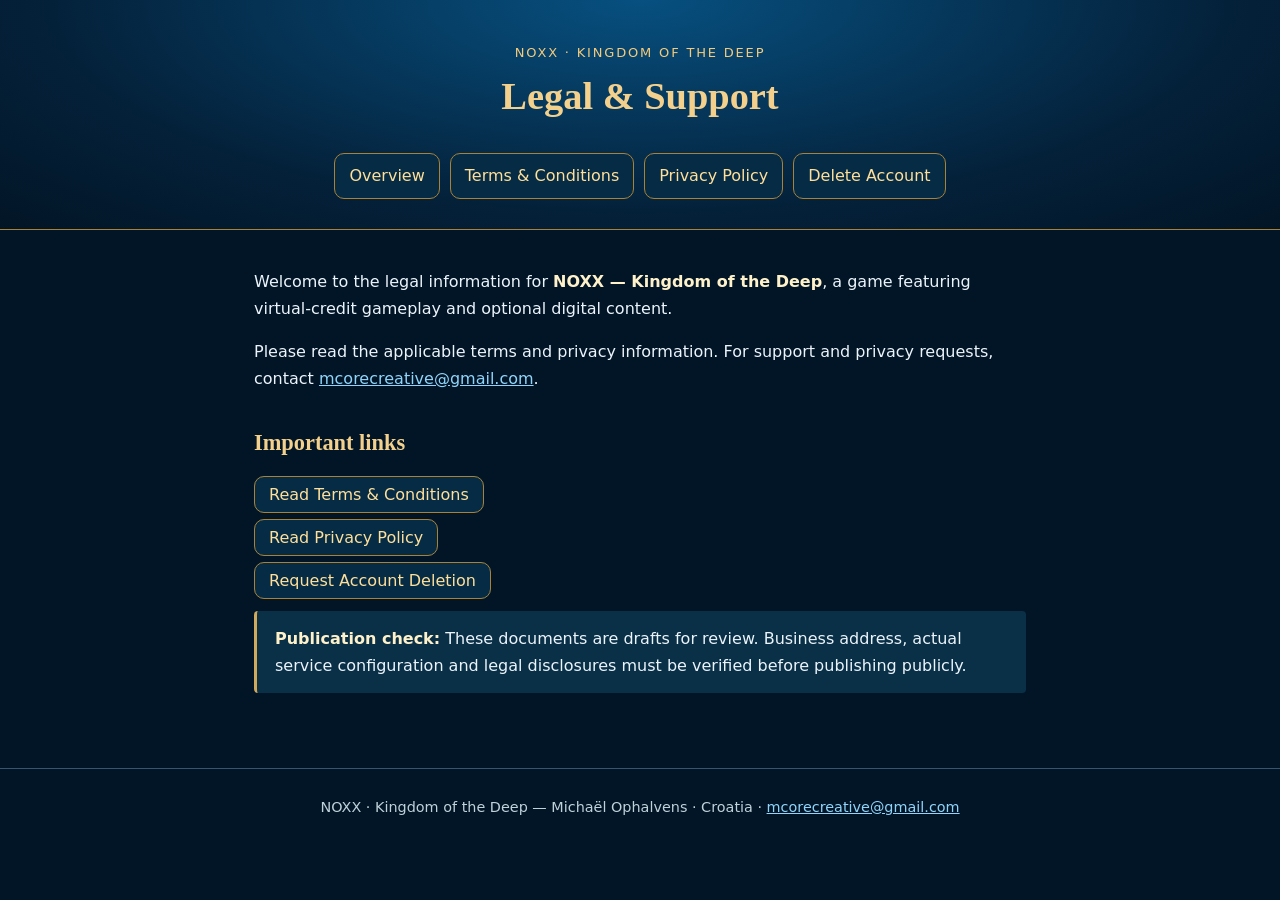
==== index.html @ e82607f9 "Add files via upload" ====
<!doctype html><html lang="en"><head><meta charset="UTF-8"><meta name="viewport" content="width=device-width,initial-scale=1"><title>Legal &amp; Support | NOXX</title><link rel="stylesheet" href="styles.css"></head><body><header><div class="brand">NOXX · KINGDOM OF THE DEEP</div><h1>Legal &amp; Support</h1><nav><a href="index.html">Overview</a><a href="terms.html">Terms &amp; Conditions</a><a href="privacy.html">Privacy Policy</a><a href="delete-account.html">Delete Account</a></nav></header><main><p>Welcome to the legal information for <strong>NOXX — Kingdom of the Deep</strong>, a game featuring virtual-credit gameplay and optional digital content.</p><p>Please read the applicable terms and privacy information. For support and privacy requests, contact <a href="mailto:mcorecreative@gmail.com">mcorecreative@gmail.com</a>.</p><h2>Important links</h2><p><a class="btn" href="terms.html">Read Terms &amp; Conditions</a></p><p><a class="btn" href="privacy.html">Read Privacy Policy</a></p><p><a class="btn" href="delete-account.html">Request Account Deletion</a></p><div class="note"><strong>Publication check:</strong> These documents are drafts for review. Business address, actual service configuration and legal disclosures must be verified before publishing publicly.</div></main><footer>NOXX · Kingdom of the Deep — Michaël Ophalvens · Croatia · <a href="mailto:mcorecreative@gmail.com">mcorecreative@gmail.com</a></footer></body></html>
---- styles.css ----
*{box-sizing:border-box}body{margin:0;background:#021526;color:#ecf4fb;font:16px/1.7 system-ui,-apple-system,Segoe UI,Arial,sans-serif}header{padding:42px 20px 30px;text-align:center;background:radial-gradient(ellipse at top,#075080,#04213a 65%,#021526);border-bottom:1px solid #a98238}h1,h2{font-family:Georgia,serif;color:#f3d18d}h1{font-size:2.4rem;margin:0}h2{margin-top:2rem;font-size:1.4rem}main{max-width:820px;margin:auto;padding:22px 24px 75px}.brand{color:#f4cb7d;letter-spacing:.14em;font-size:13px}nav{display:flex;flex-wrap:wrap;justify-content:center;gap:10px;margin-top:24px}nav a,.btn{color:#ffdf9a;text-decoration:none;border:1px solid #a98238;padding:8px 14px;border-radius:10px;background:#062c45}a{color:#8fd5fb}a:hover{text-decoration:underline}.note{padding:14px 18px;border-left:3px solid #d0a95d;background:#0a3048;border-radius:4px}.meta{color:#b5cbd7;font-size:.9rem}li{margin:.35rem 0}footer{text-align:center;border-top:1px solid #37556c;padding:26px;color:#bfd1d9;font-size:.9rem}code{color:#f1d08e}strong{color:#fff2cb}@media(max-width:500px){h1{font-size:1.9rem}main{padding:20px 17px 65px}}
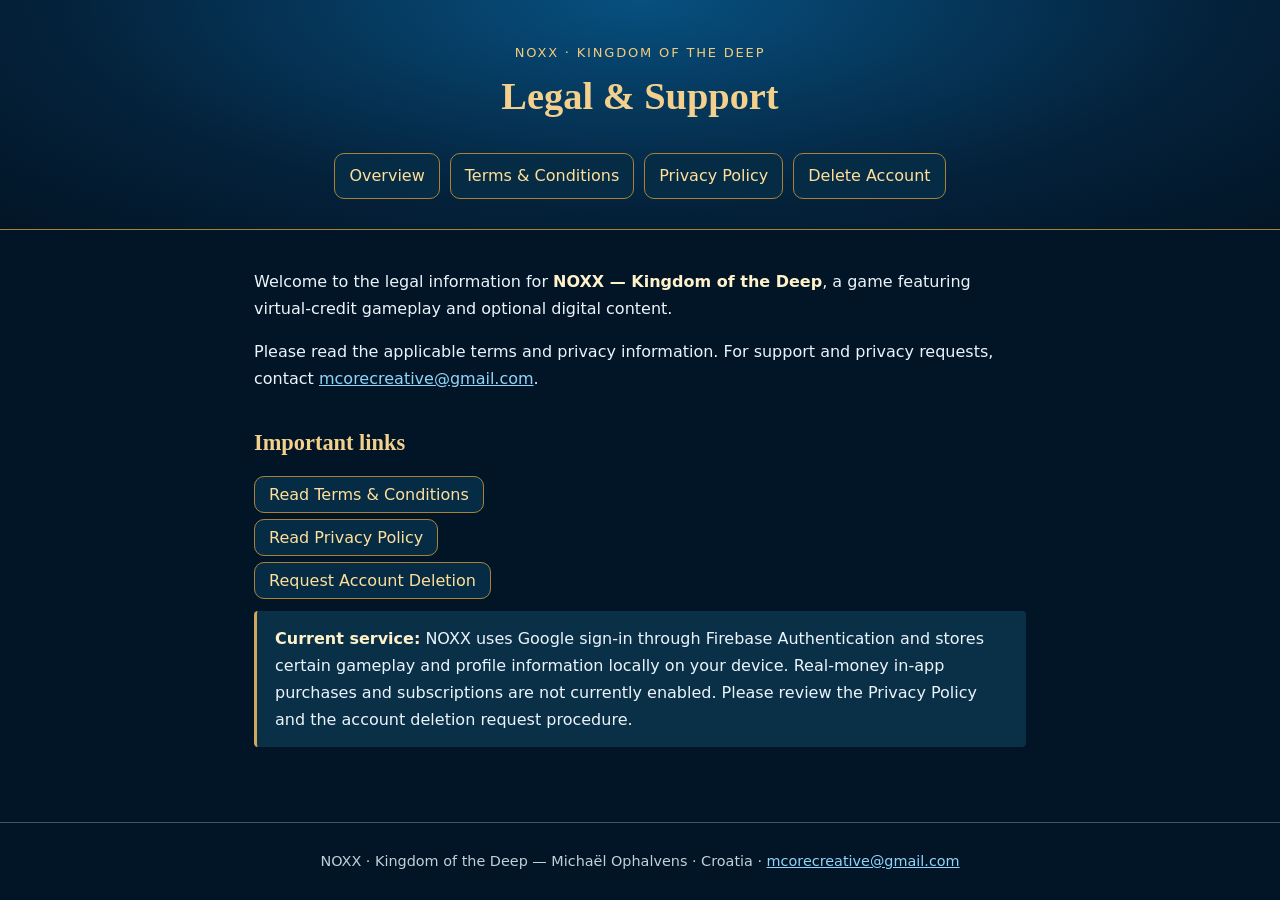
==== commit f5a3c8e1: "Add files via upload" ====
--- a/index.html
+++ b/index.html
@@ -1 +1 @@
-<!doctype html><html lang="en"><head><meta charset="UTF-8"><meta name="viewport" content="width=device-width,initial-scale=1"><title>Legal &amp; Support | NOXX</title><link rel="stylesheet" href="styles.css"></head><body><header><div class="brand">NOXX · KINGDOM OF THE DEEP</div><h1>Legal &amp; Support</h1><nav><a href="index.html">Overview</a><a href="terms.html">Terms &amp; Conditions</a><a href="privacy.html">Privacy Policy</a><a href="delete-account.html">Delete Account</a></nav></header><main><p>Welcome to the legal information for <strong>NOXX — Kingdom of the Deep</strong>, a game featuring virtual-credit gameplay and optional digital content.</p><p>Please read the applicable terms and privacy information. For support and privacy requests, contact <a href="mailto:mcorecreative@gmail.com">mcorecreative@gmail.com</a>.</p><h2>Important links</h2><p><a class="btn" href="terms.html">Read Terms &amp; Conditions</a></p><p><a class="btn" href="privacy.html">Read Privacy Policy</a></p><p><a class="btn" href="delete-account.html">Request Account Deletion</a></p><div class="note"><strong>Publication check:</strong> These documents are drafts for review. Business address, actual service configuration and legal disclosures must be verified before publishing publicly.</div></main><footer>NOXX · Kingdom of the Deep — Michaël Ophalvens · Croatia · <a href="mailto:mcorecreative@gmail.com">mcorecreative@gmail.com</a></footer></body></html>+<!doctype html><html lang="en"><head><meta charset="UTF-8"><meta name="viewport" content="width=device-width,initial-scale=1"><title>Legal &amp; Support | NOXX</title><link rel="stylesheet" href="styles.css"></head><body><header><div class="brand">NOXX · KINGDOM OF THE DEEP</div><h1>Legal &amp; Support</h1><nav><a href="index.html">Overview</a><a href="terms.html">Terms &amp; Conditions</a><a href="privacy.html">Privacy Policy</a><a href="delete-account.html">Delete Account</a></nav></header><main><p>Welcome to the legal information for <strong>NOXX — Kingdom of the Deep</strong>, a game featuring virtual-credit gameplay and optional digital content.</p><p>Please read the applicable terms and privacy information. For support and privacy requests, contact <a href="mailto:mcorecreative@gmail.com">mcorecreative@gmail.com</a>.</p><h2>Important links</h2><p><a class="btn" href="terms.html">Read Terms &amp; Conditions</a></p><p><a class="btn" href="privacy.html">Read Privacy Policy</a></p><p><a class="btn" href="delete-account.html">Request Account Deletion</a></p><div class="note"><strong>Current service:</strong> NOXX uses Google sign-in through Firebase Authentication and stores certain gameplay and profile information locally on your device. Real-money in-app purchases and subscriptions are not currently enabled. Please review the Privacy Policy and the account deletion request procedure.</div></main><footer>NOXX · Kingdom of the Deep — Michaël Ophalvens · Croatia · <a href="mailto:mcorecreative@gmail.com">mcorecreative@gmail.com</a></footer></body></html>
